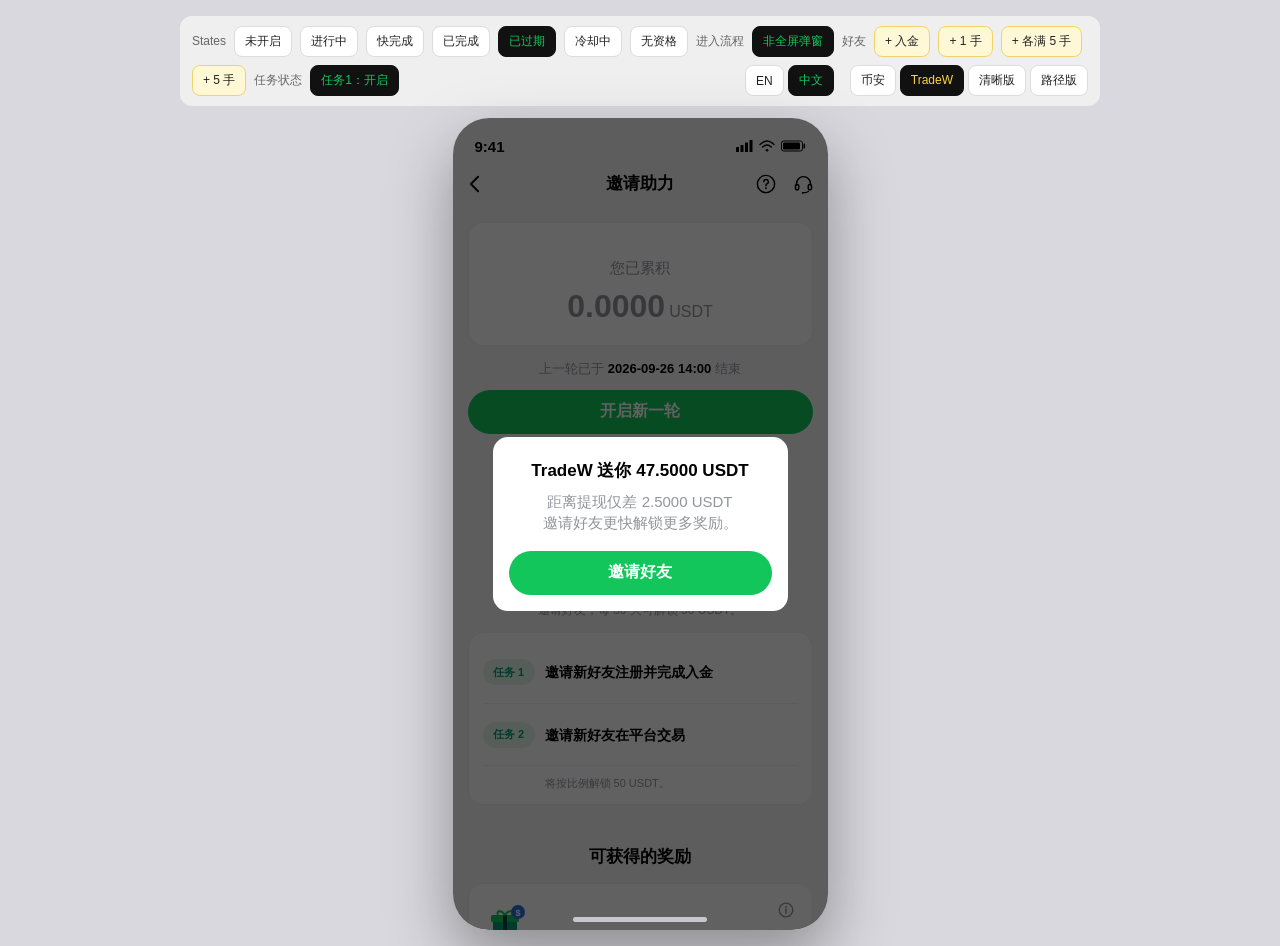
==== tradew.html @ 31042c71 "Add welcome modal reward guidance Co-authored-by: Cursor <cursoragent@cursor.com>" ====
<!DOCTYPE html>
<html lang="zh" data-theme="tradew">
<head>
  <meta charset="UTF-8" />
  <meta name="viewport" content="width=device-width, initial-scale=1, maximum-scale=1, viewport-fit=cover" />
  <title>Invite Boost · TradeW</title>
  <link rel="stylesheet" href="css/tradew.css?v=9" />
  <link rel="stylesheet" href="css/versions.css?v=3" />
</head>
<body>
  <div class="app-page">
    <aside class="proto-bar" aria-label="Prototype controls">
      <span>States</span>
      <button type="button" data-scene="idle">未开启</button>
      <button type="button" data-scene="active">进行中</button>
      <button type="button" data-scene="near">快完成</button>
      <button type="button" data-scene="done">已完成</button>
      <button type="button" data-scene="expired" class="is-on">已过期</button>
      <button type="button" data-scene="cooldown">冷却中</button>
      <button type="button" data-scene="blocked">无资格</button>
      <span>进入流程</span>
      <button type="button" data-toggle-entry-flow class="is-on">非全屏弹窗</button>
      <span>好友</span>
      <button type="button" data-sim="deposit">+ 入金</button>
      <button type="button" data-sim="lot">+ 1 手</button>
      <button type="button" data-sim="crew">+ 多人满手</button>
      <button type="button" data-sim="big">+ 5 手</button>
      <span>任务状态</span>
      <button type="button" data-toggle-deposit class="is-on">任务1：开启</button>
      <span role="group" aria-label="Language">
        <button type="button" data-lang="en">EN</button>
        <button type="button" data-lang="zh" class="is-on">中文</button>
      </span>
      <nav class="version-bar" aria-label="Versions">
        <a href="index.html">币安</a>
        <a href="tradew.html" class="is-on">TradeW</a>
        <a href="v3.html">清晰版</a>
        <a href="attempt.html">路径版</a>
      </nav>
    </aside>

    <div class="device" id="device">
      <div class="status-bar">
        <span>9:41</span>
        <span class="icons" aria-hidden="true">
          <svg width="17" height="12" viewBox="0 0 17 12" fill="#000"><rect x="0" y="7" width="3" height="5" rx="0.5"/><rect x="4.5" y="5" width="3" height="7" rx="0.5"/><rect x="9" y="2.5" width="3" height="9.5" rx="0.5"/><rect x="13.5" y="0" width="3" height="12" rx="0.5"/></svg>
          <svg width="16" height="12" viewBox="0 0 16 12" fill="none"><path d="M1 4.5C3.8 2 6.9 1 8 1s4.2 1 7 3.5" stroke="#000" stroke-width="1.4" stroke-linecap="round"/><path d="M3.6 7C5.3 5.6 6.8 5 8 5s2.7.6 4.4 2" stroke="#000" stroke-width="1.4" stroke-linecap="round"/><circle cx="8" cy="10.2" r="1.3" fill="#000"/></svg>
          <svg width="25" height="12" viewBox="0 0 25 12"><rect x="0.5" y="1" width="21" height="10" rx="2.2" stroke="#000" fill="none"/><rect x="2" y="2.5" width="17" height="7" rx="1.2" fill="#000"/><rect x="22.5" y="3.5" width="1.6" height="5" rx="0.6" fill="#000"/></svg>
        </span>
      </div>

      <header class="nav">
        <button type="button" class="icon-btn" data-toast="back" aria-label="Back">
          <svg width="11" height="18" viewBox="0 0 12 20" fill="none"><path d="M10 2 2 10l8 8" stroke="#000" stroke-width="2.2" stroke-linecap="round" stroke-linejoin="round"/></svg>
        </button>
        <h1 class="nav-title" data-i18n="title">邀请助力</h1>
        <div class="nav-right">
          <button type="button" class="icon-btn" data-open="rules" aria-label="Rules">
            <svg width="20" height="20" viewBox="0 0 22 22" fill="none"><circle cx="11" cy="11" r="9.5" stroke="#000" stroke-width="1.6"/><path d="M8.6 8.6a2.5 2.5 0 1 1 3.4 2.3c-.6.3-1 .8-1 1.5v.6" stroke="#000" stroke-width="1.6" stroke-linecap="round"/><circle cx="11" cy="15.6" r="1" fill="#000"/></svg>
          </button>
          <button type="button" class="icon-btn" data-toast="service" aria-label="客服">
            <svg width="21" height="21" viewBox="0 0 24 24" fill="none"><path d="M4 13v-2a8 8 0 0 1 16 0v2" stroke="#000" stroke-width="1.7" stroke-linecap="round"/><rect x="2.8" y="12" width="3.8" height="6.2" rx="1.8" stroke="#000" stroke-width="1.7"/><rect x="17.4" y="12" width="3.8" height="6.2" rx="1.8" stroke="#000" stroke-width="1.7"/><path d="M17.5 20c-1.4 1-3.2 1.5-5.5 1.5" stroke="#000" stroke-width="1.7" stroke-linecap="round"/><circle cx="11" cy="21.5" r="1" fill="#000"/></svg>
          </button>
        </div>
      </header>

      <main class="screen" id="screen">
        <div class="ticker" id="ticker" aria-live="polite">
          <span class="ticker-bell" aria-hidden="true">
            <svg width="14" height="14" viewBox="0 0 16 16" fill="none"><path d="M8 1.8a4.2 4.2 0 0 0-4.2 4.2v2.6L2.5 11h11l-1.3-2.4V6A4.2 4.2 0 0 0 8 1.8Z" fill="#fff"/><path d="M6.3 12.6a1.8 1.8 0 0 0 3.4 0" stroke="#fff" stroke-width="1.4" stroke-linecap="round"/></svg>
          </span>
          <p id="ticker-text"></p>
        </div>

        <section class="hero-card" id="hero"></section>
        <p class="round-time" id="round-time"></p>

        <button type="button" class="cta" id="cta-main"></button>
        <p class="cta-note" id="cta-note" hidden></p>

        <nav class="quick" id="quick"></nav>

        <section class="block">
          <h2 class="block-title" data-i18n="tasksTitle">邀请任务</h2>
          <p class="block-sub" id="tasks-sub"></p>
          <div class="task-track" id="task-track"></div>
          <div class="dots" id="task-dots"></div>
        </section>

        <section class="block">
          <h2 class="block-title" data-i18n="rewardTitle">可获得的奖励</h2>
          <article class="reward-card" id="reward-card"></article>
        </section>

        <button type="button" class="rules-link" data-open="rules" data-i18n="rulesLink">活动规则</button>
        <div class="screen-pad"></div>
      </main>

      <div class="dock" id="dock">
        <button type="button" class="cta" id="cta-dock"></button>
      </div>

      <div class="home-bar" aria-hidden="true"></div>
      <div class="toast" id="toast"></div>
      <div class="overlay" id="overlay"></div>

      <div class="comeback" id="comeback" hidden>
        <div class="comeback-coins" aria-hidden="true">
          <i class="coin c1"></i><i class="coin c2"></i><i class="coin c3"></i><i class="coin c4"></i><i class="shard s1"></i><i class="shard s2"></i>
        </div>
        <div class="comeback-copy">
          <p class="comeback-kicker" id="comeback-kicker"></p>
          <p class="comeback-amount" id="comeback-amount"></p>
          <p class="comeback-miss" id="comeback-miss"></p>
          <p class="comeback-gap" id="comeback-gap"></p>
          <button type="button" class="cta" id="comeback-cta"></button>
          <span class="comeback-hand" hidden aria-hidden="true"><img src="img/hand.png?v=19" alt="" width="40" height="46" /></span>
        </div>
      </div>

      <div class="coach" id="coach" hidden>
        <button type="button" class="coach-scrim" id="coach-scrim" aria-label="Close"></button>
        <div class="coach-pop" id="coach-pop">
          <p class="coach-gap" id="coach-gap"></p>
          <p class="coach-hint" id="coach-hint"></p>
        </div>
        <button type="button" class="cta coach-btn" id="coach-btn"></button>
        <span class="coach-hand" aria-hidden="true">
          <img src="img/hand.png?v=19" alt="" width="40" height="46" />
        </span>
      </div>

      <div class="poster" id="poster" aria-hidden="true"></div>

      <aside class="sheet" id="sheet-share" role="dialog" aria-modal="true" aria-labelledby="share-title">
        <div class="sheet-grip"></div>
        <div class="sheet-head">
          <h2 id="share-title" data-i18n="shareTitle">分享</h2>
          <button type="button" class="icon-btn" data-close aria-label="Close">
            <svg width="12" height="12" viewBox="0 0 12 12" fill="none"><path d="M2 2l8 8M10 2 2 10" stroke="#000" stroke-width="1.8" stroke-linecap="round"/></svg>
          </button>
        </div>
        <div class="sheet-body" id="share-body"></div>
      </aside>

      <aside class="sheet tall" id="sheet-my" role="dialog" aria-modal="true" aria-label="My progress">
        <div class="sheet-head tabs-head">
          <div class="tabs" id="my-tabs" role="tablist"></div>
          <button type="button" class="icon-btn" data-close aria-label="Close">
            <svg width="12" height="12" viewBox="0 0 12 12" fill="none"><path d="M2 2l8 8M10 2 2 10" stroke="#000" stroke-width="1.8" stroke-linecap="round"/></svg>
          </button>
        </div>
        <div class="sheet-body" id="my-body"></div>
        <div class="sheet-foot">
          <button type="button" class="cta" data-open="share" data-i18n="invite">邀请好友</button>
        </div>
      </aside>

      <aside class="sheet tall" id="sheet-rules" role="dialog" aria-modal="true" aria-labelledby="rules-title">
        <div class="sheet-head">
          <h2 id="rules-title" data-i18n="rulesTitle">规则</h2>
          <button type="button" class="icon-btn" data-close aria-label="Close">
            <svg width="12" height="12" viewBox="0 0 12 12" fill="none"><path d="M2 2l8 8M10 2 2 10" stroke="#000" stroke-width="1.8" stroke-linecap="round"/></svg>
          </button>
        </div>
        <div class="sheet-body rules" id="rules-body"></div>
      </aside>

      <div class="dialog" id="dialog" role="alertdialog" aria-modal="true">
        <p class="dialog-title" id="dialog-title"></p>
        <p class="dialog-text" id="dialog-text"></p>
        <div class="dialog-actions" id="dialog-actions"></div>
      </div>
    </div>
  </div>
  <script src="js/config.js?v=23"></script>
  <script src="js/app.js?v=65"></script>
</body>
</html>
---- css/tradew.css ----
:root {
  --brand: #12c65b;
  --brand-deep: #009b74;
  --brand-ink: #ffffff;
  --bg: #f6f6f7;
  --card: #ffffff;
  --card-2: #ffffff;
  --line: #efeff0;
  --text: #000000;
  --muted: #93959c;
  --dim: #c6c8cb;
  --up: #12c65b;
  --down: #f15044;
  --page: #d8d8de;
  --tab: #7c8790;
  --num: "DIN Pro", "DIN Alternate", "Avenir Next", sans-serif;
  --device-w: 375px;
  --device-h: 812px;
}

*,
*::before,
*::after {
  box-sizing: border-box;
  margin: 0;
  padding: 0;
}

html,
body {
  height: 100%;
}

body {
  font-family: "PingFang SC", -apple-system, BlinkMacSystemFont, "Helvetica Neue", sans-serif;
  line-height: 1.4;
  background: var(--page);
  color: var(--text);
  -webkit-font-smoothing: antialiased;
}

button {
  font-family: inherit;
  border: 0;
  background: none;
  color: inherit;
  cursor: pointer;
  appearance: none;
}

button:focus-visible {
  outline: 2px solid var(--brand);
  outline-offset: 2px;
}

button:disabled {
  cursor: not-allowed;
}

.app-page {
  min-height: 100%;
  display: flex;
  flex-direction: column;
  align-items: center;
  justify-content: center;
  padding: 16px;
  gap: 12px;
}

.proto-bar {
  width: min(920px, 100%);
  display: flex;
  flex-wrap: wrap;
  align-items: center;
  gap: 8px;
  padding: 10px 12px;
  background: #efefef;
  border-radius: 12px;
  color: #222;
  font-size: 12px;
}

.proto-bar span {
  color: #666;
}

.proto-bar button {
  padding: 6px 10px;
  border-radius: 8px;
  background: #fff;
  color: #222;
  font-size: 12px;
  border: 1px solid #ddd;
}

.proto-bar button.is-on {
  background: #111;
  color: var(--brand);
  border-color: #111;
}

.proto-bar button[data-sim] {
  background: #fff8d6;
  border-color: #f0d36a;
}

.proto-bar [role="group"] {
  margin-left: auto;
  display: flex;
  gap: 4px;
}

.device {
  width: var(--device-w);
  height: var(--device-h);
  border-radius: 36px;
  overflow: hidden;
  position: relative;
  display: flex;
  flex-direction: column;
  background: var(--bg);
  box-shadow: 0 28px 64px rgba(0, 0, 0, 0.35);
}

.status-bar {
  height: 44px;
  padding: 12px 22px 0;
  display: flex;
  align-items: center;
  justify-content: space-between;
  font-size: 15px;
  font-weight: 600;
  flex-shrink: 0;
}

.status-bar .icons {
  display: flex;
  align-items: center;
  gap: 6px;
}

.nav {
  height: 44px;
  padding: 0 6px 0 4px;
  display: flex;
  align-items: center;
  justify-content: space-between;
  position: relative;
  flex-shrink: 0;
}

.nav-title {
  position: absolute;
  left: 0;
  right: 0;
  text-align: center;
  font-size: 17px;
  font-weight: 600;
  pointer-events: none;
}

.icon-btn {
  width: 36px;
  height: 36px;
  display: grid;
  place-items: center;
  border-radius: 50%;
  position: relative;
  z-index: 1;
}

.nav-right {
  display: flex;
  gap: 2px;
}

.screen {
  position: relative;
  flex: 1;
  min-height: 0;
  overflow-y: auto;
  padding: 0 16px;
  scrollbar-width: none;
}

.screen::-webkit-scrollbar {
  display: none;
}

.screen-pad {
  height: 96px;
}

/* ticker floats over the page so a drop does not push the layout down */
.ticker {
  position: absolute;
  top: 8px;
  left: 16px;
  right: 16px;
  z-index: 4;
  height: 34px;
  padding: 0 12px 0 6px;
  display: flex;
  align-items: center;
  gap: 8px;
  border-radius: 10px;
  background: linear-gradient(90deg, #3a3312 0%, #2a2610 100%);
  border: 1px solid rgba(252, 213, 53, 0.25);
  opacity: 0;
  transform: translateY(-130%);
  pointer-events: none;
}

.ticker.is-down {
  opacity: 1;
  transform: none;
  pointer-events: auto;
}

@media (prefers-reduced-motion: no-preference) {
  .ticker {
    transition:
      opacity 0.32s ease,
      transform 0.42s cubic-bezier(0.16, 0.84, 0.28, 1);
  }
}

.ticker-bell {
  width: 24px;
  height: 24px;
  border-radius: 7px;
  display: grid;
  place-items: center;
  background: var(--brand);
  flex-shrink: 0;
  transform-origin: 50% 15%;
}

.ticker-bell.shake {
  animation: bell-shake 0.72s ease;
}

@keyframes bell-shake {
  0% { transform: rotate(0); }
  14% { transform: rotate(18deg); }
  28% { transform: rotate(-16deg); }
  42% { transform: rotate(12deg); }
  56% { transform: rotate(-7deg); }
  72% { transform: rotate(3deg); }
  100% { transform: rotate(0); }
}

.ticker p {
  flex: 1;
  text-align: center;
  font-size: 12px;
  color: var(--text);
  white-space: nowrap;
  overflow: hidden;
  text-overflow: ellipsis;
  transition: opacity 0.25s ease, transform 0.25s ease;
}

.ticker p.swap {
  opacity: 0;
  transform: translateY(-8px);
}

.ticker b {
  color: var(--brand);
  font-weight: 600;
}

/* hero */
.hero-card {
  position: relative;
  margin-top: 52px;
  padding: 20px 16px 18px;
  border-radius: 16px;
  text-align: center;
  background: transparent;
  border: 0;
  overflow: hidden;
  isolation: isolate;
}

.hero-card::before {
  content: "";
  position: absolute;
  inset: -60%;
  background: conic-gradient(
    from 0deg,
    rgba(252, 213, 53, 0.28) 0deg,
    rgba(252, 213, 53, 0.28) 280deg,
    #fff6c8 318deg,
    #fcd535 334deg,
    rgba(252, 213, 53, 0.28) 360deg
  );
  z-index: 0;
}

.hero-card::after {
  content: "";
  position: absolute;
  inset: 1.5px;
  border-radius: 14.5px;
  background:
    radial-gradient(120% 90% at 50% 0%, rgba(252, 213, 53, 0.12) 0%, rgba(252, 213, 53, 0) 60%),
    var(--card);
  z-index: 0;
}

.hero-card > * {
  position: relative;
  z-index: 1;
}

@media (prefers-reduced-motion: no-preference) {
  .hero-card::before {
    animation: border-flow 7s linear infinite;
  }
}

@keyframes border-flow {
  to {
    transform: rotate(360deg);
  }
}

.hero-kicker {
  font-size: 13px;
  color: #fff;
}

.hero-amount {
  margin-top: 6px;
  font-size: 34px;
  font-weight: 800;
  letter-spacing: -0.5px;
  color: var(--brand);
  font-variant-numeric: tabular-nums;
}

.hero-amount small {
  font-size: 20px;
  font-weight: 700;
  margin-left: 4px;
}

.hero-detail:not(:disabled) {
  cursor: pointer;
}

.hero-detail:not(:disabled)::after {
  content: "›";
  margin-left: 6px;
  color: var(--muted);
  font-size: 18px;
  font-weight: 500;
}

.hero-card.is-muted .hero-amount {
  color: var(--dim);
}

.hero-gap {
  margin-top: 8px;
  font-size: 13px;
  color: #fff;
}

.hero-gap b {
  color: #fff;
  font-weight: 600;
}

.hero-gap .link {
  margin-left: 4px;
  color: #fff;
  text-decoration: underline;
  font-size: 13px;
}

.hero-gap .link:disabled {
  color: var(--dim);
}

.bar {
  position: relative;
  margin-top: 16px;
  height: 8px;
  border-radius: 8px;
  background: #2b3139;
  overflow: hidden;
}

.bar i {
  position: absolute;
  top: 0;
  bottom: 0;
  left: 0;
  width: var(--w, 0%);
  border-radius: 8px;
}

.bar::after {
  content: "";
  position: absolute;
  top: 0;
  bottom: 0;
  left: 0;
  width: 28%;
  background: linear-gradient(90deg, transparent, rgba(255, 255, 255, 0.35), transparent);
  transform: translateX(-140%);
  pointer-events: none;
}

@media (prefers-reduced-motion: no-preference) {
  .bar i {
    width: 0;
  }

  .bar.is-run i {
    animation: bar-sprint 1.05s cubic-bezier(0.05, 0.78, 0.16, 1) forwards;
  }

  .bar.is-run::after {
    animation: bar-sheen 3.6s ease-in-out infinite;
  }
}

.bar .bar-bonus {
  background: #c49212;
}

.bar .bar-earn {
  background: linear-gradient(90deg, #f0b90b, #fcd535);
}

.bar-legend {
  margin-top: 8px;
  display: flex;
  justify-content: space-between;
  font-size: 11px;
  color: var(--muted);
}

.bar-legend span {
  display: inline-flex;
  align-items: center;
  gap: 5px;
}

.bar-legend em {
  width: 8px;
  height: 8px;
  border-radius: 2px;
  display: inline-block;
}

.bar-legend .k-bonus {
  background: #c49212;
}

.bar-legend .k-earn {
  background: var(--brand);
}

.hero-badge {
  display: inline-block;
  margin-top: 10px;
  padding: 3px 8px;
  border-radius: 6px;
  font-size: 12px;
  background: rgba(246, 70, 93, 0.14);
  color: var(--down);
}

.hero-badge.ok {
  background: rgba(46, 189, 133, 0.14);
  color: var(--up);
}

.hero-card.bump .hero-amount {
  animation: bump 0.5s ease;
}

@keyframes bump {
  40% {
    transform: scale(1.08);
  }
}

@keyframes bar-sprint {
  0% {
    width: 0;
  }
  100% {
    width: var(--w);
  }
}

@keyframes bar-sheen {
  from {
    transform: translateX(-140%);
  }
  to {
    transform: translateX(380%);
  }
}

.round-time {
  margin: 14px 0 12px;
  text-align: center;
  font-size: 13px;
  color: var(--muted);
}

.round-time b {
  color: var(--text);
  font-weight: 600;
  font-variant-numeric: tabular-nums;
}

/* cta */
.cta {
  width: 100%;
  height: 46px;
  border-radius: 10px;
  background: var(--brand);
  color: var(--brand-ink);
  font-size: 16px;
  font-weight: 700;
}

.cta:active {
  background: var(--brand-deep);
}

.cta:disabled {
  background: #2b3139;
  color: var(--dim);
}

.cta-note {
  margin-top: 8px;
  font-size: 12px;
  line-height: 1.5;
  color: var(--muted);
  text-align: center;
}

.dock {
  position: absolute;
  left: 0;
  right: 0;
  bottom: 0;
  padding: 10px 16px 26px;
  background: linear-gradient(180deg, rgba(11, 14, 17, 0) 0%, var(--bg) 30%);
  z-index: 3;
  transform: translateY(100%);
  transition: transform 0.22s ease;
}

.dock.on {
  transform: translateY(0);
}

.device.entry-locked .nav,
.device.entry-locked .screen,
.device.entry-locked .dock {
  pointer-events: none;
}

/* quick entries */
.quick {
  margin-top: 18px;
  display: grid;
  grid-template-columns: repeat(3, 1fr);
  gap: 8px;
}

.quick button {
  display: flex;
  flex-direction: column;
  align-items: center;
  gap: 6px;
  font-size: 11px;
  color: var(--muted);
}

.quick .q-ico {
  width: 46px;
  height: 46px;
  border-radius: 12px;
  display: grid;
  place-items: center;
  background: var(--card);
  border: 1px solid var(--line);
  position: relative;
}

.quick .q-dot {
  position: absolute;
  top: -5px;
  right: -7px;
  min-width: 18px;
  height: 18px;
  padding: 0 5px;
  border-radius: 9px;
  background: var(--brand);
  color: var(--brand-ink);
  font-size: 11px;
  font-weight: 700;
  line-height: 18px;
}

/* blocks */
.block {
  margin-top: 30px;
}

.block-title {
  text-align: center;
  font-size: 19px;
  font-weight: 700;
}

.block-sub {
  margin-top: 4px;
  text-align: center;
  font-size: 12px;
  color: var(--muted);
}

.task-track {
  margin: 14px -16px 0;
  padding: 0 16px;
  display: flex;
  gap: 10px;
  overflow-x: auto;
  scroll-snap-type: x mandatory;
  scrollbar-width: none;
}

.task-track::-webkit-scrollbar {
  display: none;
}

.task-track.is-task-list {
  display: block;
  margin-left: 0;
  margin-right: 0;
  padding: 0;
  overflow: visible;
}

.task-list-card {
  position: relative;
  overflow: hidden;
  border: 1px solid var(--line);
  border-radius: 15px;
  background: var(--card);
  padding: 8px 14px;
}

.task-list-row {
  display: grid;
  grid-template-columns: 52px minmax(0, 1fr);
  align-items: center;
  gap: 10px;
  min-height: 62px;
}

.task-list-row + .task-list-row {
  border-top: 1px solid var(--line);
}

.task-list-index {
  display: inline-flex;
  align-items: center;
  justify-content: center;
  height: 26px;
  border-radius: 13px;
  background: rgba(18, 198, 91, 0.1);
  color: var(--brand-deep);
  font-size: 11px;
  font-weight: 700;
}

.task-list-row h3 {
  font-size: 14px;
  font-weight: 700;
  line-height: 1.45;
}

.task-list-note {
  padding: 10px 0 4px 62px;
  border-top: 1px solid var(--line);
  color: var(--muted);
  font-size: 11px;
  line-height: 1.4;
}

.task-list-card .task-info-btn {
  top: 16px;
  right: 14px;
}

.task-card {
  flex: 0 0 100%;
  scroll-snap-align: center;
  padding: 14px 14px 12px;
  border-radius: 14px;
  background: var(--card);
  border: 1px solid var(--line);
  display: flex;
  flex-direction: column;
}

.task-card-simple {
  position: relative;
  min-height: 70px;
  padding: 22px 52px 22px 16px;
  justify-content: center;
}

.task-card-simple .task-title {
  margin-top: 0;
  line-height: 1.5;
}

.task-info-btn {
  position: absolute;
  top: 14px;
  right: 14px;
  width: 22px;
  height: 22px;
  border: 1.5px solid var(--brand);
  border-radius: 50%;
  color: var(--brand);
  font-size: 14px;
  font-weight: 800;
  line-height: 19px;
  text-align: center;
}

.task-card.is-done {
  border-color: rgba(252, 213, 53, 0.45);
}

.task-head {
  display: flex;
  align-items: flex-start;
  justify-content: space-between;
}

.task-ico {
  width: 40px;
  height: 40px;
  border-radius: 50%;
  display: grid;
  place-items: center;
  border: 1.5px solid #c6ccd4;
  position: relative;
}

.task-ico::after {
  content: "+";
  position: absolute;
  right: -4px;
  bottom: -4px;
  width: 16px;
  height: 16px;
  border-radius: 50%;
  background: var(--brand);
  color: var(--brand-ink);
  font-size: 13px;
  font-weight: 800;
  line-height: 16px;
  text-align: center;
}

.task-state {
  font-size: 12px;
  color: var(--muted);
}

.task-state.ok {
  color: var(--brand);
}

.task-title {
  margin-top: 8px;
  font-size: 15px;
  font-weight: 700;
  line-height: 1.35;
}

.task-tag {
  align-self: flex-start;
  margin-top: 6px;
  padding: 2px 6px;
  border-radius: 4px;
  background: rgba(252, 213, 53, 0.16);
  color: var(--brand);
  font-size: 11px;
}

.task-list {
  margin: 8px 0 0 16px;
  font-size: 13px;
  line-height: 1.45;
  color: var(--muted);
}

.task-list li + li {
  margin-top: 4px;
}

.task-meters {
  margin-top: 10px;
  margin-bottom: 12px;
}

.task-meter + .task-meter {
  margin-top: 8px;
}

.task-prog {
  display: flex;
  justify-content: space-between;
  align-items: baseline;
  gap: 8px;
  font-size: 12px;
  color: var(--muted);
}

.task-prog b {
  font-size: 14px;
  color: var(--text);
  font-variant-numeric: tabular-nums;
}

.task-prog b em {
  font-style: normal;
  color: var(--brand);
}

.task-bar {
  margin-top: 6px;
  height: 4px;
  border-radius: 4px;
  background: #2b3139;
  overflow: hidden;
}

.task-bar i {
  display: block;
  height: 100%;
  background: var(--brand);
  transition: width 0.5s ease;
}

.task-card .cta {
  margin-top: auto;
  height: 36px;
  font-size: 14px;
  border-radius: 8px;
}

.dots {
  margin-top: 10px;
  display: flex;
  justify-content: center;
  gap: 4px;
}

.dots i {
  width: 5px;
  height: 5px;
  border-radius: 3px;
  background: var(--line);
  transition: width 0.2s ease, background 0.2s ease;
}

.dots i.on {
  width: 14px;
  background: var(--muted);
}

.reward-card {
  margin-top: 14px;
  padding: 16px;
  border-radius: 14px;
  background: var(--card);
  border: 1px solid var(--line);
  position: relative;
}

.reward-card .info {
  position: absolute;
  top: 8px;
  right: 8px;
}

.reward-gift {
  width: 44px;
  height: 44px;
}

.reward-title {
  margin-top: 10px;
  font-size: 15px;
  font-weight: 700;
  display: flex;
  align-items: center;
  gap: 8px;
}

.reward-title span {
  padding: 2px 6px;
  border-radius: 4px;
  background: rgba(252, 213, 53, 0.16);
  color: var(--brand);
  font-size: 11px;
  font-weight: 600;
}

.rules-link {
  display: block;
  margin: 20px auto 0;
  font-size: 13px;
  color: var(--muted);
  text-decoration: underline;
}

/* overlay + sheets */
.home-bar {
  position: absolute;
  left: 50%;
  bottom: 8px;
  width: 134px;
  height: 5px;
  margin-left: -67px;
  background: #eaecef;
  border-radius: 100px;
  z-index: 9;
  pointer-events: none;
}

.toast {
  position: absolute;
  left: 50%;
  top: 110px;
  transform: translateX(-50%) translateY(-8px);
  max-width: 300px;
  background: rgba(43, 49, 57, 0.96);
  padding: 10px 14px;
  border-radius: 10px;
  font-size: 13px;
  line-height: 1.4;
  text-align: center;
  opacity: 0;
  pointer-events: none;
  transition: 0.2s ease;
  z-index: 12;
}

.toast.on {
  opacity: 1;
  transform: translateX(-50%) translateY(0);
}

.overlay {
  position: absolute;
  inset: 0;
  background: rgba(0, 0, 0, 0.62);
  opacity: 0;
  pointer-events: none;
  z-index: 5;
  transition: opacity 0.2s ease;
}

.overlay.on {
  opacity: 1;
  pointer-events: auto;
}

.sheet {
  position: absolute;
  left: 0;
  right: 0;
  bottom: 0;
  max-height: 72%;
  background: var(--card-2);
  border-radius: 16px 16px 0 0;
  z-index: 6;
  transform: translateY(105%);
  transition: transform 0.28s ease;
  display: flex;
  flex-direction: column;
}

.sheet.tall {
  height: 88%;
  max-height: none;
}

.sheet.on {
  transform: translateY(0);
}

.sheet-grip {
  width: 36px;
  height: 4px;
  margin: 8px auto 0;
  border-radius: 2px;
  background: var(--line);
}

.sheet-head {
  display: flex;
  align-items: center;
  justify-content: space-between;
  padding: 12px 6px 6px 16px;
}

.sheet-head h2 {
  font-size: 16px;
  font-weight: 700;
}

.sheet-body {
  flex: 1;
  min-height: 0;
  overflow-y: auto;
  overflow-anchor: none;
  padding: 6px 16px 20px;
}

.sheet-foot {
  padding: 10px 16px 28px;
}

.tabs {
  display: flex;
  gap: 18px;
}

.tabs button {
  font-size: 14px;
  color: var(--muted);
  padding: 6px 0;
  position: relative;
}

.tabs button.on {
  color: var(--text);
  font-weight: 700;
}

.tabs button.on::after {
  content: "";
  position: absolute;
  left: 50%;
  bottom: 0;
  width: 16px;
  height: 3px;
  margin-left: -8px;
  border-radius: 2px;
  background: var(--brand);
}

.notice {
  display: flex;
  gap: 8px;
  padding: 10px 12px;
  border-radius: 8px;
  background: rgba(252, 213, 53, 0.1);
  color: #fff;
  font-size: 12px;
  line-height: 1.5;
}

.notice::before {
  content: "!";
  flex-shrink: 0;
  width: 14px;
  height: 14px;
  margin-top: 2px;
  border-radius: 50%;
  border: 1px solid currentColor;
  font-size: 10px;
  font-weight: 700;
  line-height: 12px;
  text-align: center;
}

.notice-rotator-wrap {
  margin-bottom: 12px;
  overflow-anchor: none;
}

.notice.rotator {
  align-items: flex-start;
  height: 56px;
  overflow: hidden;
  overflow-anchor: none;
  color: #fff;
}

.notice.rotator .notice-viewport {
  position: relative;
  flex: 1;
  height: 36px;
  overflow: hidden;
}

.notice.rotator .notice-line {
  position: absolute;
  left: 0;
  right: 0;
  top: 0;
  color: #fff;
  opacity: 0;
  visibility: hidden;
  pointer-events: none;
}

.notice.rotator .notice-line.is-on {
  opacity: 1;
  visibility: visible;
}

.notice-dots {
  display: flex;
  justify-content: center;
  gap: 6px;
  margin-top: 8px;
}

.notice-dots i {
  width: 12px;
  height: 3px;
  border-radius: 1px;
  background: rgba(255, 255, 255, 0.35);
}

.notice-dots i.on {
  background: #fff;
}

.period {
  margin-bottom: 10px;
  padding: 10px 12px;
  border-radius: 8px;
  background: var(--bg);
  font-size: 13px;
  font-variant-numeric: tabular-nums;
}

.period-select {
  display: block;
  margin-bottom: 12px;
  font-size: 12px;
  color: var(--muted);
}

.period-select select {
  width: 100%;
  margin-top: 6px;
  padding: 11px 34px 11px 12px;
  border: 1px solid var(--line);
  border-radius: 10px;
  background: var(--card);
  color: var(--text);
  font: 12px var(--num);
}

.stat-box {
  margin-bottom: 10px;
  padding: 14px;
  border-radius: 10px;
  background: var(--card);
  text-align: center;
}

.stat-box span {
  font-size: 12px;
  color: var(--muted);
}

.stat-box b {
  display: block;
  margin-top: 6px;
  font-size: 22px;
  color: var(--brand);
  font-variant-numeric: tabular-nums;
}

.hint {
  margin: 10px 0;
  font-size: 12px;
  color: var(--muted);
  line-height: 1.5;
}

.rec {
  padding: 14px 0;
  border-bottom: 1px solid var(--line);
  font-size: 12px;
}

.rec-row {
  display: flex;
  justify-content: space-between;
  line-height: 1.9;
  color: var(--muted);
}

.rec-row b {
  font-weight: 500;
  color: var(--text);
}

.rec-row .up {
  color: var(--up);
  font-variant-numeric: tabular-nums;
}

.rec-row:first-child b:first-child {
  font-weight: 600;
}

.friend {
  display: flex;
  align-items: center;
  gap: 10px;
  padding: 12px 0;
  border-bottom: 1px solid var(--line);
}

.avatar {
  width: 34px;
  height: 34px;
  border-radius: 50%;
  display: grid;
  place-items: center;
  background: #2b3139;
  color: var(--brand);
  font-size: 13px;
  font-weight: 700;
  flex-shrink: 0;
}

.friend-main {
  flex: 1;
  min-width: 0;
}

.friend-name {
  font-size: 13px;
  font-weight: 600;
}

.friend-date {
  margin-top: 2px;
  font-size: 11px;
  color: var(--muted);
}

.chips {
  margin-top: 6px;
  display: flex;
  flex-wrap: wrap;
  gap: 4px;
}

.chips span {
  padding: 1px 6px;
  border-radius: 4px;
  font-size: 11px;
  background: #2b3139;
  color: var(--dim);
}

.chips span.ok {
  background: rgba(252, 213, 53, 0.14);
  color: var(--brand);
}

.boost-count {
  text-align: right;
  font-size: 11px;
  color: var(--muted);
}

.boost-count b {
  display: block;
  font-size: 15px;
  color: var(--text);
  font-variant-numeric: tabular-nums;
}

.empty {
  padding: 50px 0 20px;
  text-align: center;
  font-size: 13px;
  color: var(--muted);
}

.empty svg {
  display: block;
  margin: 0 auto 12px;
}

.empty .cta {
  width: auto;
  height: 32px;
  margin-top: 14px;
  padding: 0 16px;
  font-size: 13px;
  border-radius: 6px;
}

/* share */
.share-field {
  display: flex;
  align-items: center;
  justify-content: space-between;
  gap: 12px;
  margin-bottom: 10px;
  padding: 12px;
  border-radius: 8px;
  background: var(--bg);
  font-size: 13px;
}

.share-field span {
  color: var(--muted);
  flex-shrink: 0;
}

.share-field button {
  display: flex;
  align-items: center;
  gap: 6px;
  min-width: 0;
  font-size: 13px;
}

.share-field button em {
  font-style: normal;
  overflow: hidden;
  text-overflow: ellipsis;
  white-space: nowrap;
}

.channels {
  margin: 14px 0 18px;
  padding: 0;
  display: flex;
  justify-content: space-between;
  gap: 8px;
  overflow: hidden;
}

.channels::-webkit-scrollbar {
  display: none;
}

.channels button {
  flex: 0 0 auto;
  width: 54px;
  display: flex;
  flex-direction: column;
  align-items: center;
  gap: 6px;
  font-size: 11px;
  color: var(--muted);
}

.channels i {
  width: 44px;
  height: 44px;
  border-radius: 50%;
  display: grid;
  place-items: center;
  background: #2b3139;
  overflow: hidden;
}

.channels i svg {
  width: 24px;
  height: 24px;
}

.channels i.ch-fb {
  background: #1877f2;
}

.channels i.ch-wa svg,
.channels i.ch-tg svg {
  width: 44px;
  height: 44px;
}

.poster {
  position: absolute;
  left: 22px;
  right: 22px;
  top: auto;
  bottom: 320px;
  z-index: 6;
  padding: 18px 16px 14px;
  border-radius: 14px;
  background:
    radial-gradient(90% 60% at 50% 70%, rgba(252, 213, 53, 0.1), rgba(252, 213, 53, 0) 70%),
    #1b1d22;
  border: 1px solid #2b3139;
  opacity: 0;
  transform: translateY(-12px) scale(0.96);
  pointer-events: none;
  transition: 0.28s ease;
}

.poster.on {
  opacity: 1;
  transform: none;
}

.poster h3 {
  font-size: 20px;
  font-weight: 800;
  line-height: 1.35;
}

.poster p {
  margin-top: 6px;
  font-size: 12px;
  color: var(--muted);
}

.poster .tag {
  margin-top: 4px;
  font-size: 12px;
  color: var(--brand-deep);
}

.poster-art {
  height: 156px;
  display: grid;
  place-items: center;
}

.poster-foot {
  display: flex;
  align-items: flex-end;
  justify-content: space-between;
}

.logo {
  display: flex;
  align-items: center;
  gap: 6px;
  font-size: 15px;
  font-weight: 800;
  letter-spacing: 1px;
  color: var(--brand);
}

.logo img {
  width: 26px;
  height: 26px;
  border-radius: 50%;
  display: block;
}

.qr {
  width: 64px;
  height: 64px;
  padding: 3px;
  border-radius: 4px;
  background: #fff;
}

/* rules */
.rules {
  font-size: 13px;
  line-height: 1.75;
  color: #b7bdc6;
}

.rules h4 {
  margin: 14px 0 4px;
  font-size: 13px;
  color: var(--text);
}

.rules h4:first-child {
  margin-top: 0;
}

.rules p + p {
  margin-top: 4px;
}

.rules .num {
  margin-top: 12px;
}

.rules .num b {
  color: var(--text);
}

.rules .note {
  margin-top: 8px;
  color: var(--muted);
}

.rules .foot {
  margin-top: 16px;
  color: var(--muted);
}

/* dialog */
.dialog {
  position: absolute;
  left: 40px;
  right: 40px;
  top: 50%;
  z-index: 8;
  padding: 22px 16px 16px;
  border-radius: 14px;
  background: var(--card-2);
  text-align: center;
  opacity: 0;
  pointer-events: none;
  transform: translateY(-46%) scale(0.95);
  transition: 0.2s ease;
}

.dialog.on {
  opacity: 1;
  pointer-events: auto;
  transform: translateY(-50%);
}

.dialog-title {
  font-size: 16px;
  font-weight: 700;
}

.dialog-title:empty {
  display: none;
}

.dialog-title b {
  color: var(--brand);
  font-weight: 800;
}

.dialog-text {
  margin-top: 8px;
  font-size: 13px;
  line-height: 1.6;
  color: #b7bdc6;
  white-space: pre-line;
}

.info-steps {
  list-style: none;
  display: grid;
  gap: 14px;
  text-align: left;
  white-space: normal;
}

.info-steps li {
  display: grid;
  grid-template-columns: 24px minmax(0, 1fr);
  align-items: start;
  gap: 10px;
}

.info-steps li > span {
  width: 24px;
  height: 24px;
  border-radius: 50%;
  background: rgba(18, 198, 91, 0.12);
  color: var(--brand-deep);
  font: 700 12px/24px var(--num);
  text-align: center;
}

.info-steps p {
  padding-top: 2px;
  color: var(--text);
  line-height: 1.55;
}

.dialog-actions {
  margin-top: 18px;
  display: flex;
  gap: 10px;
}

.dialog-actions .cta {
  height: 38px;
  font-size: 14px;
  border-radius: 8px;
}

.dialog-actions.stack {
  flex-direction: column;
  gap: 8px;
}

.dialog-actions.stack .cta {
  width: 100%;
}

.dialog-actions.stack .later {
  background: #5c6570;
  color: #e6e8ec;
  font-weight: 600;
}

.comeback {
  position: absolute;
  inset: 0;
  z-index: 7;
  display: none;
  align-items: center;
  justify-content: center;
  background: rgba(11, 14, 17, 0.72);
  backdrop-filter: blur(8px);
}

.comeback.on {
  display: flex;
}

.comeback-coins {
  position: absolute;
  inset: 0;
  pointer-events: none;
  overflow: hidden;
}

.coin,
.shard {
  position: absolute;
  display: block;
}

.coin {
  width: 54px;
  height: 54px;
  border-radius: 50%;
  border: 2px solid var(--brand);
  background:
    radial-gradient(circle at 50% 50%, transparent 0 16px, var(--brand) 17px 19px, transparent 20px),
    transparent;
}

.coin::after {
  content: "";
  position: absolute;
  left: 50%;
  top: 50%;
  width: 14px;
  height: 14px;
  transform: translate(-50%, -50%) rotate(45deg);
  background: var(--brand);
  clip-path: polygon(50% 0, 62% 38%, 100% 50%, 62% 62%, 50% 100%, 38% 62%, 0 50%, 38% 38%);
}

.shard {
  width: 22px;
  height: 10px;
  border: 2px solid var(--brand);
  border-radius: 8px;
}

.c1 { top: 78px; right: 28px; --rot: 18deg; --fx: -120px; --fy: 170px; --delay: 0s; }
.c2 { top: 168px; left: 18px; width: 36px; height: 36px; --rot: -24deg; --fx: 130px; --fy: 90px; --delay: 0.06s; }
.c3 { bottom: 148px; right: 22px; width: 64px; height: 64px; --rot: 8deg; --fx: -90px; --fy: -120px; --delay: 0.12s; }
.c4 { bottom: 86px; left: 36px; width: 28px; height: 28px; --rot: 12deg; --fx: 110px; --fy: -150px; --delay: 0.04s; }
.s1 { top: 210px; right: 64px; --rot: -28deg; --fx: -70px; --fy: 40px; --delay: 0.16s; }
.s2 { bottom: 210px; left: 28px; --rot: 20deg; --fx: 90px; --fy: -30px; --delay: 0.1s; }

.coin,
.shard {
  transform: rotate(var(--rot, 0deg));
}

@media (prefers-reduced-motion: no-preference) {
  .comeback.on .coin,
  .comeback.on .shard {
    animation: coin-rush 0.92s cubic-bezier(0.12, 0.8, 0.2, 1) both;
    animation-delay: var(--delay, 0s);
  }

  .comeback.on .comeback-copy {
    animation: copy-in 0.4s ease 0.28s both;
  }
}

.comeback-copy {
  position: relative;
  width: 100%;
  padding: 0 28px;
  text-align: center;
}

.comeback-kicker {
  font-size: 22px;
  font-weight: 700;
}

.comeback-kicker:has(.welcome-logo) {
  display: flex;
  align-items: center;
  justify-content: center;
  gap: 10px;
}

.welcome-logo {
  width: 38px;
  height: 38px;
  flex: 0 0 38px;
}

.welcome-logo svg {
  display: block;
  width: 100%;
  height: 100%;
}

.comeback-amount {
  margin-top: 14px;
  font-size: 42px;
  font-weight: 800;
  line-height: 1;
  color: var(--brand);
  font-variant-numeric: tabular-nums;
}

.comeback-amount small {
  display: block;
  margin-top: 4px;
  font-size: 28px;
  letter-spacing: 1px;
}

.comeback-miss {
  margin-top: 16px;
  font-size: 16px;
  font-weight: 700;
}

.comeback-gap {
  margin-top: 8px;
  font-size: 14px;
  color: var(--muted);
}

.comeback-gap b {
  color: var(--text);
  font-weight: 700;
}

.comeback .cta {
  margin: 28px auto 0;
  width: min(240px, 100%);
}

.comeback-hand {
  position: absolute;
  left: calc(50% + 72px);
  bottom: -18px;
  z-index: 2;
  pointer-events: none;
  animation: hand-tap 1.25s ease-in-out infinite;
}

@keyframes coin-rush {
  0% {
    opacity: 0;
    transform: translate(var(--fx), var(--fy)) scale(0.08) rotate(var(--rot, 0deg));
  }
  58% {
    opacity: 1;
    transform: translate(0, 0) scale(1.34) rotate(var(--rot, 0deg));
  }
  100% {
    opacity: 1;
    transform: translate(0, 0) scale(1) rotate(var(--rot, 0deg));
  }
}

@keyframes copy-in {
  from {
    opacity: 0;
    transform: translateY(12px);
  }
  to {
    opacity: 1;
    transform: none;
  }
}

.coach {
  position: absolute;
  inset: 0;
  z-index: 8;
  display: none;
}

.coach.on {
  display: block;
}

.coach-scrim {
  position: absolute;
  inset: 0;
  border: 0;
  background: rgba(0, 0, 0, 0.45);
}

.coach-pop {
  position: absolute;
  left: 28px;
  right: 28px;
  padding: 16px 14px 14px;
  border-radius: 16px;
  background: rgba(30, 32, 38, 0.94);
  border: 1px solid rgba(252, 213, 53, 0.35);
  text-align: center;
}

@media (prefers-reduced-motion: no-preference) {
  .coach.on .coach-pop {
    animation: pop-halo 1.8s ease-in-out infinite;
  }

  .coach.on .coach-btn {
    animation: btn-halo 1.8s ease-out infinite;
  }
}

.coach-pop::after {
  content: "";
  position: absolute;
  left: 50%;
  bottom: -7px;
  width: 14px;
  height: 14px;
  transform: translateX(-50%) rotate(45deg);
  background: rgba(30, 32, 38, 0.94);
  border-right: 1px solid rgba(252, 213, 53, 0.35);
  border-bottom: 1px solid rgba(252, 213, 53, 0.35);
}

.coach-gap {
  font-size: 18px;
  font-weight: 800;
  line-height: 1.35;
}

.coach-gap b {
  color: var(--brand);
}

.coach-hint {
  margin-top: 6px;
  font-size: 13px;
  color: var(--muted);
}

.coach-btn {
  position: absolute;
  left: 16px;
  right: 16px;
  height: 48px;
}

.coach-hand {
  position: absolute;
  width: 40px;
  height: 46px;
  pointer-events: none;
}

.coach-hand img {
  display: block;
  width: 100%;
  height: 100%;
}

@keyframes pop-halo {
  0%,
  100% {
    box-shadow: 0 0 14px 2px rgba(252, 213, 53, 0.4);
  }
  50% {
    box-shadow: 0 0 28px 8px rgba(252, 213, 53, 0.75);
  }
}

@keyframes btn-halo {
  0%,
  100% {
    box-shadow: 0 0 12px 2px rgba(252, 213, 53, 0.65);
  }
  50% {
    box-shadow: 0 0 24px 14px rgba(252, 213, 53, 0.15);
  }
}

@media (prefers-reduced-motion: reduce) {
  .comeback,
  .coach,
  .poster {
    transition: none;
  }
}

.dialog-actions .ghost {
  background: #2b3139;
  color: var(--text);
}

/* TradeW day. Layout and behavior stay; gold and black chrome do not. */
.screen {
  padding: 0 15px;
}

.screen-pad {
  height: 88px;
}

.nav-title {
  font-size: 17px;
  font-weight: 700;
}

.home-bar {
  background: #c6c8cb;
}

.ticker {
  top: 6px;
  left: 15px;
  right: 15px;
  height: 36px;
  border-radius: 8px;
  background: #fff;
  border: 1px solid var(--line);
}

.ticker p {
  font-size: 13px;
  color: #000;
}

.ticker b {
  color: var(--brand);
}

.ticker-bell {
  border-radius: 8px;
  background: var(--brand);
}

.hero-card {
  margin-top: 16px;
  padding: 34px 16px 16px;
  border-radius: 15px;
  background: #fff;
  border: 1px solid var(--line);
}

.hero-card::before,
.hero-card::after {
  content: none;
  animation: none;
}

.hero-kicker {
  font-size: 15px;
  color: var(--muted);
}

.hero-amount {
  font-family: var(--num);
  font-size: 32px;
  font-weight: 700;
  color: #000;
  letter-spacing: 0;
}

.hero-amount small {
  font-family: var(--num);
  font-size: 16px;
  font-weight: 500;
}

.hero-card.is-muted .hero-amount {
  color: var(--muted);
}

.hero-gap {
  font-size: 15px;
  color: #000;
}

.hero-gap b {
  color: var(--brand);
  font-family: var(--num);
  font-weight: 700;
}

.hero-gap .link {
  color: var(--brand);
  font-size: 15px;
}

.bar {
  background: #efeff0;
}

.bar::after {
  display: none;
}

.bar .bar-bonus,
.bar-legend .k-bonus {
  background: #009b74;
}

.bar .bar-earn,
.bar-legend .k-earn {
  background: #12c65b;
}

.block-title {
  font-size: 17px;
  font-weight: 700;
}

.block-sub,
.task-list,
.round-time,
.cta-note,
.hint {
  line-height: 1.4;
}

.cta {
  height: 44px;
  border-radius: 999px;
  font-size: 16px;
  font-weight: 700;
  color: #fff;
}

.cta:disabled {
  background: rgba(18, 198, 91, 0.3);
  color: rgba(255, 255, 255, 0.8);
}

.dock {
  padding: 24px 15px 26px;
  background: linear-gradient(180deg, rgba(246, 246, 247, 0) 0%, var(--bg) 32%);
}

.quick {
  gap: 8px;
}

.task-card,
.reward-card {
  border-radius: 15px;
  border-color: var(--line);
}

.task-card.is-done {
  border-color: rgba(18, 198, 91, 0.45);
}

.task-tag,
.reward-title span {
  border-radius: 5px;
  background: rgba(18, 198, 91, 0.12);
  color: var(--brand);
}

.task-bar {
  background: #efeff0;
}

.task-prog b,
.stat-box b,
.round-time b,
.rec-row b.up,
.comeback-amount {
  font-family: var(--num);
}

.task-card .cta,
.empty .cta {
  height: 40px;
  font-size: 14px;
  font-weight: 400;
  border-radius: 999px;
}

.sheet {
  border-radius: 15px 15px 0 0;
}

.sheet-head {
  padding: 12px 6px 6px 15px;
}

.sheet-head h2 {
  font-size: 17px;
  font-weight: 700;
}

.sheet-body {
  padding: 6px 15px 20px;
}

.sheet-foot {
  padding: 24px 15px 28px;
}

.tabs button {
  font-size: 15px;
  font-weight: 500;
  color: var(--tab);
}

.tabs button.on {
  color: var(--brand);
  font-weight: 700;
}

.tabs button.on::after {
  background: var(--brand);
}

.notice {
  border-radius: 8px;
  background: #eaf8ef;
  color: #000;
  font-size: 13px;
  line-height: 1.4;
}

.notice.rotator {
  color: #000;
}

.notice.rotator .notice-line {
  color: #000;
}

.notice-dots i {
  background: #c6c8cb;
}

.notice-dots i.on {
  background: var(--brand);
}

.period,
.stat-box,
.share-field {
  background: #f6f6f7;
}

.stat-box b {
  color: #000;
}

.chips span {
  border-radius: 5px;
  background: #f6f6f7;
  color: var(--muted);
}

.chips span.ok {
  background: rgba(18, 198, 91, 0.12);
  color: var(--brand);
}

.avatar {
  background: #eaf8ef;
  color: var(--brand);
}

.rules {
  color: var(--muted);
  font-size: 14px;
  line-height: 1.4;
}

.poster {
  border-radius: 15px;
  background: #fff;
  border: 1px solid var(--line);
}

.poster h3 {
  color: #000;
  font-size: 17px;
  font-weight: 700;
}

.logo {
  color: var(--brand);
}

.dialog {
  border-radius: 15px;
  padding: 22px 16px 16px;
}

.dialog-title {
  font-size: 17px;
  font-weight: 700;
}

.dialog-title b {
  color: var(--brand);
  font-family: var(--num);
}

.dialog-text {
  font-size: 15px;
  line-height: 1.4;
  color: var(--muted);
}

.dialog-actions .cta {
  height: 44px;
  border-radius: 999px;
  font-size: 16px;
  font-weight: 700;
}

.dialog-actions.stack .later,
.dialog-actions .ghost {
  height: 40px;
  background: #fff;
  color: var(--brand);
  border: 1px solid var(--brand);
  font-size: 14px;
  font-weight: 600;
}

.comeback {
  background: rgba(246, 246, 247, 0.94);
}

.comeback-kicker {
  font-size: 22px;
  font-weight: 700;
  color: #000;
}

.comeback-amount {
  color: var(--muted);
}

.comeback-miss {
  color: var(--down);
}

.coach-pop {
  border-radius: 15px;
  background: #fff;
  border: 1px solid var(--line);
  color: #000;
}

.coach.on .coach-pop,
.coach.on .coach-btn {
  animation: none;
}

.coach-pop::after {
  background: #fff;
  border-right-color: var(--line);
  border-bottom-color: var(--line);
}

.coach-gap b {
  color: var(--brand);
}

.toast {
  background: #fff;
  color: #000;
  border: 1px solid var(--line);
  border-radius: 8px;
}

.q-ico {
  background: #fff;
}
---- css/versions.css ----
.version-bar {
  display: flex;
  flex-wrap: wrap;
  align-items: center;
  gap: 4px;
  margin-left: 8px;
}

.version-bar a {
  padding: 6px 10px;
  border-radius: 8px;
  background: #fff;
  color: #222;
  text-decoration: none;
  font-size: 12px;
  border: 1px solid #ddd;
}

.version-bar a.is-on {
  background: #111;
  color: #fcd535;
  border-color: #111;
}
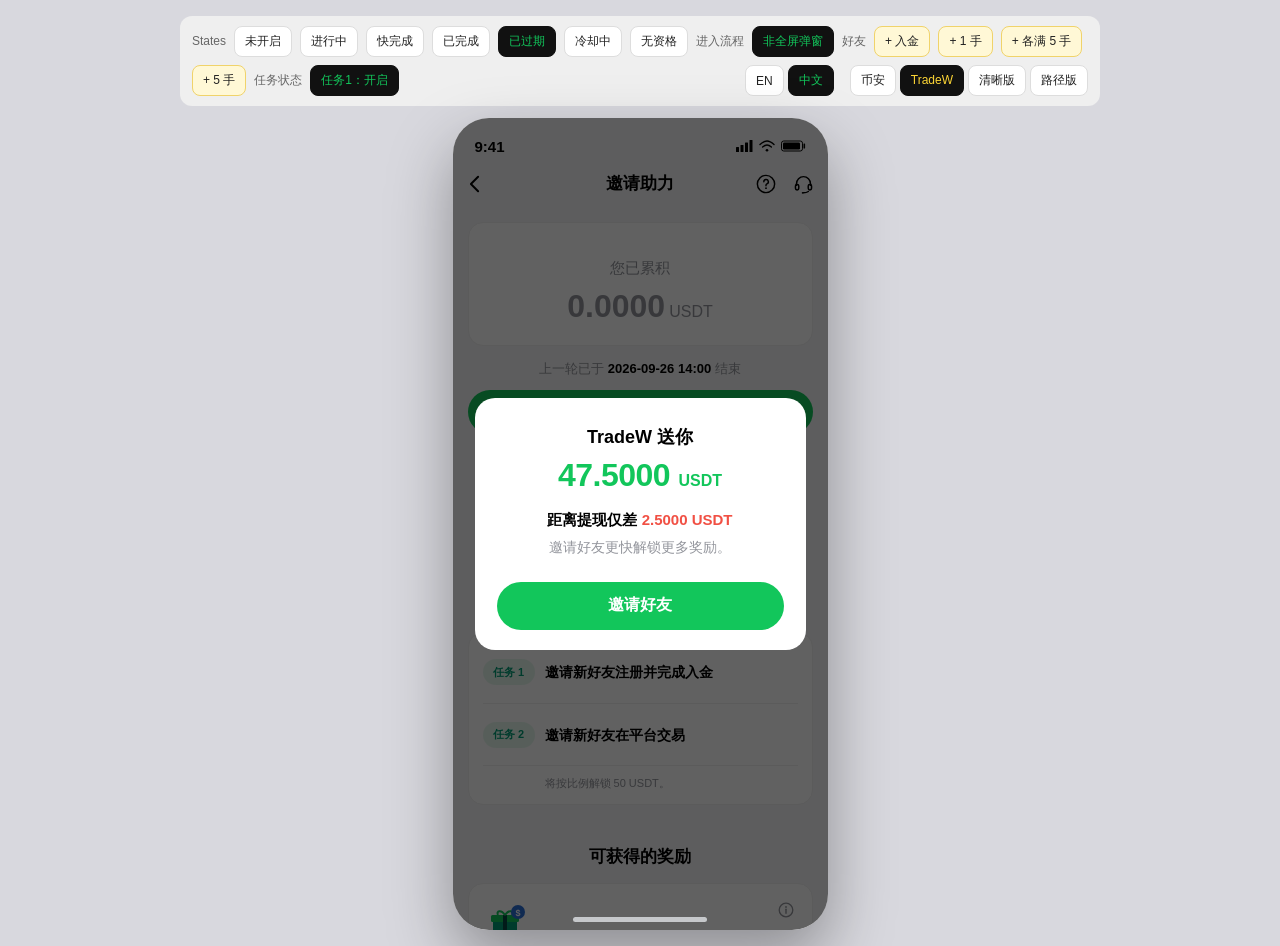
==== commit deb12e36: "Improve entry reward modals Co-authored-by: Cursor <cursoragent@cursor.com>" ====
--- a/tradew.html
+++ b/tradew.html
@@ -4,7 +4,7 @@
   <meta charset="UTF-8" />
   <meta name="viewport" content="width=device-width, initial-scale=1, maximum-scale=1, viewport-fit=cover" />
   <title>Invite Boost · TradeW</title>
-  <link rel="stylesheet" href="css/tradew.css?v=9" />
+  <link rel="stylesheet" href="css/tradew.css?v=10" />
   <link rel="stylesheet" href="css/versions.css?v=3" />
 </head>
 <body>
@@ -174,6 +174,6 @@
     </div>
   </div>
   <script src="js/config.js?v=23"></script>
-  <script src="js/app.js?v=65"></script>
+  <script src="js/app.js?v=66"></script>
 </body>
 </html>
--- a/css/tradew.css
+++ b/css/tradew.css
@@ -2247,6 +2247,70 @@
   color: var(--muted);
 }
 
+.dialog.entry-gift {
+  left: 22px;
+  right: 22px;
+  padding: 28px 22px 20px;
+  border-radius: 20px;
+  text-align: center;
+}
+
+.entry-gift .dialog-title {
+  display: flex;
+  flex-direction: column;
+  align-items: center;
+  gap: 10px;
+}
+
+.entry-gift-kicker {
+  font-size: 18px;
+  line-height: 1.3;
+}
+
+.entry-gift-amount {
+  color: var(--brand);
+  font-family: var(--num);
+  font-size: 32px;
+  line-height: 1;
+  letter-spacing: -0.5px;
+}
+
+.entry-gift-amount small {
+  font-size: 16px;
+  letter-spacing: 0;
+}
+
+.entry-gift .dialog-text {
+  display: flex;
+  flex-direction: column;
+  gap: 8px;
+  margin-top: 18px;
+}
+
+.entry-gift-gap {
+  color: #000;
+  font-size: 15px;
+  font-weight: 600;
+}
+
+.entry-gift-gap b {
+  color: var(--down);
+  font-family: var(--num);
+}
+
+.entry-gift-hint {
+  color: var(--muted);
+  font-size: 14px;
+}
+
+.entry-gift .dialog-actions {
+  margin-top: 24px;
+}
+
+.entry-gift .dialog-actions .cta {
+  height: 48px;
+}
+
 .dialog-actions .cta {
   height: 44px;
   border-radius: 999px;
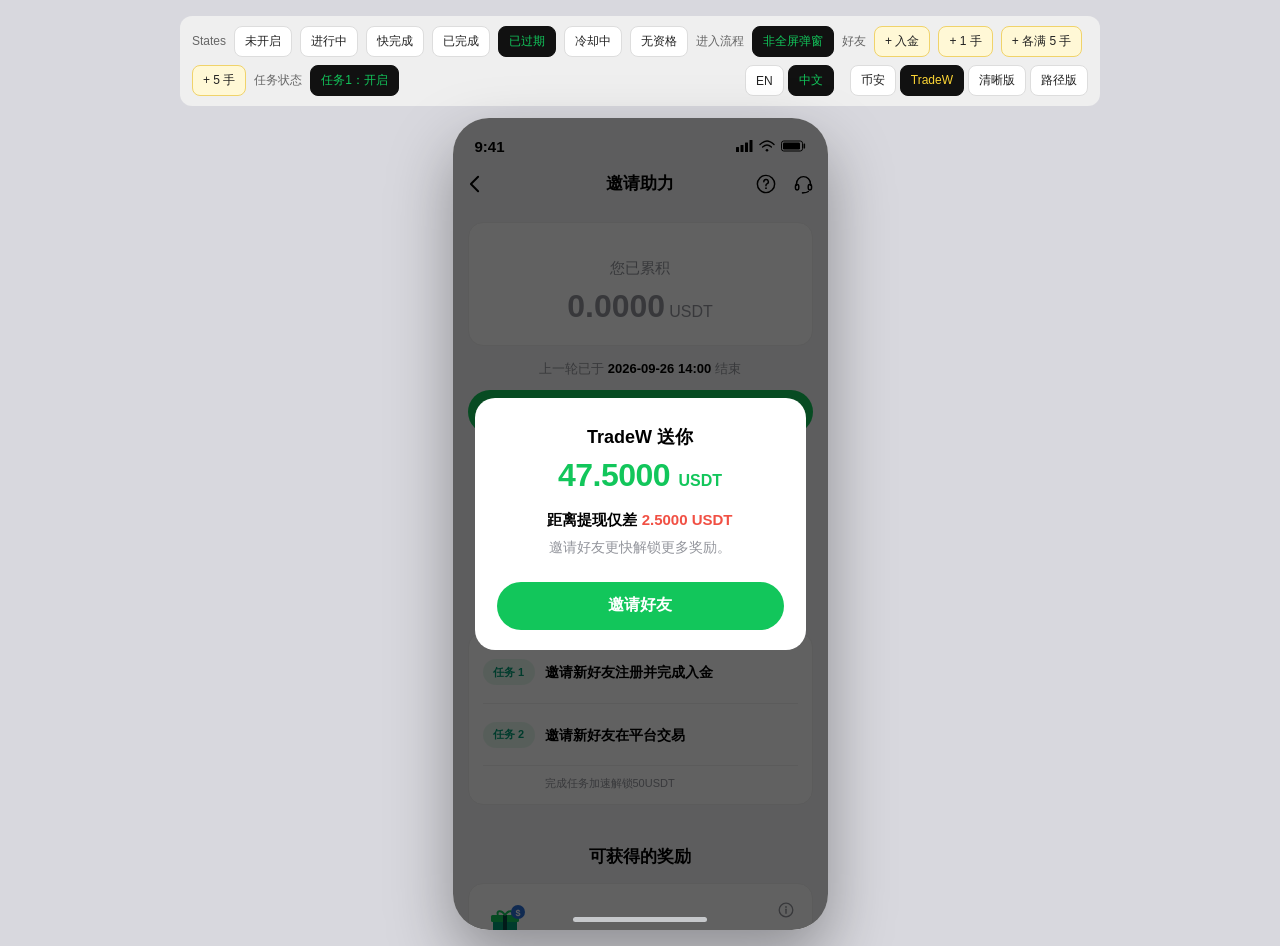
==== commit da557bfd: "Update invite task copy Co-authored-by: Cursor <cursoragent@cursor.com>" ====
--- a/tradew.html
+++ b/tradew.html
@@ -174,6 +174,6 @@
     </div>
   </div>
   <script src="js/config.js?v=23"></script>
-  <script src="js/app.js?v=66"></script>
+  <script src="js/app.js?v=67"></script>
 </body>
 </html>
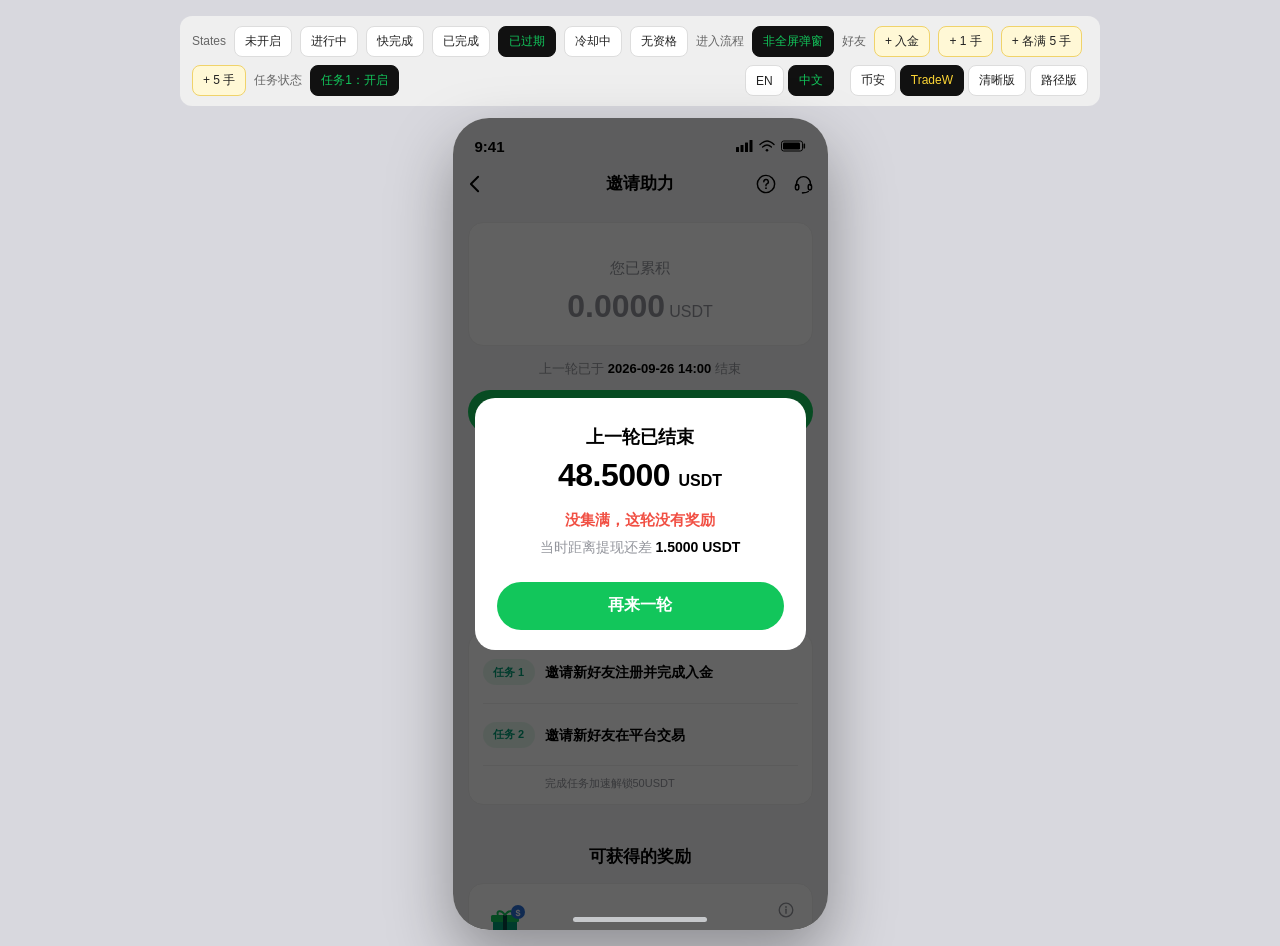
==== commit 749aec4a: "Add expired-round modal and finalized requirements Co-authored-by: Cursor <cursoragent@cursor.com>" ====
--- a/tradew.html
+++ b/tradew.html
@@ -4,7 +4,7 @@
   <meta charset="UTF-8" />
   <meta name="viewport" content="width=device-width, initial-scale=1, maximum-scale=1, viewport-fit=cover" />
   <title>Invite Boost · TradeW</title>
-  <link rel="stylesheet" href="css/tradew.css?v=10" />
+  <link rel="stylesheet" href="css/tradew.css?v=11" />
   <link rel="stylesheet" href="css/versions.css?v=3" />
 </head>
 <body>
@@ -174,6 +174,6 @@
     </div>
   </div>
   <script src="js/config.js?v=23"></script>
-  <script src="js/app.js?v=67"></script>
+  <script src="js/app.js?v=69"></script>
 </body>
 </html>
--- a/css/tradew.css
+++ b/css/tradew.css
@@ -2303,6 +2303,21 @@
   font-size: 14px;
 }
 
+.entry-expired .entry-gift-amount {
+  color: #000;
+}
+
+.entry-expired-miss {
+  color: var(--down);
+  font-size: 15px;
+  font-weight: 700;
+}
+
+.entry-expired .entry-gift-hint b {
+  color: #000;
+  font-family: var(--num);
+}
+
 .entry-gift .dialog-actions {
   margin-top: 24px;
 }
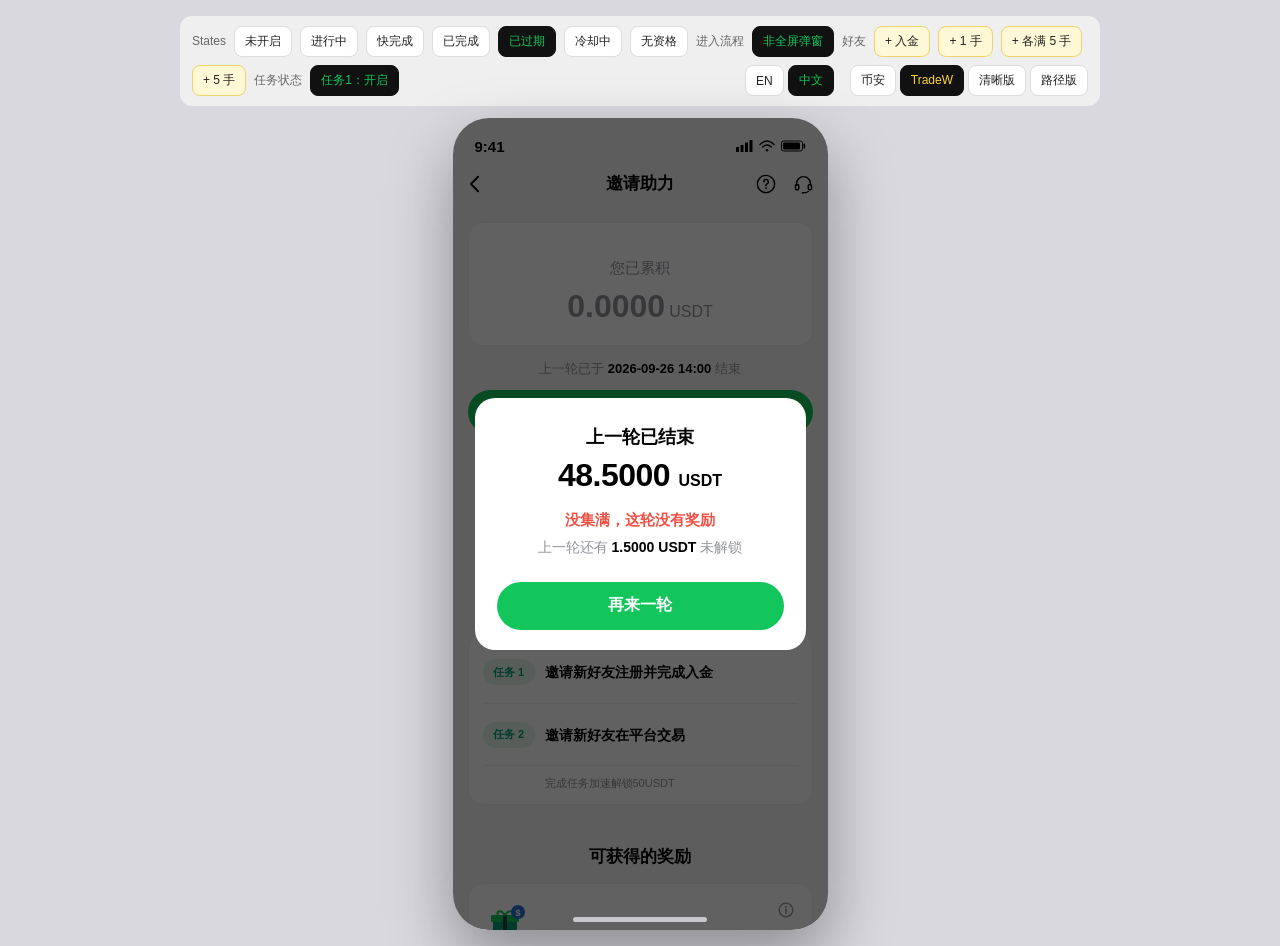
==== commit c9cb59ad: "Refine expired-round unlock copy Co-authored-by: Cursor <cursoragent@cursor.com>" ====
--- a/tradew.html
+++ b/tradew.html
@@ -174,6 +174,6 @@
     </div>
   </div>
   <script src="js/config.js?v=23"></script>
-  <script src="js/app.js?v=69"></script>
+  <script src="js/app.js?v=70"></script>
 </body>
 </html>
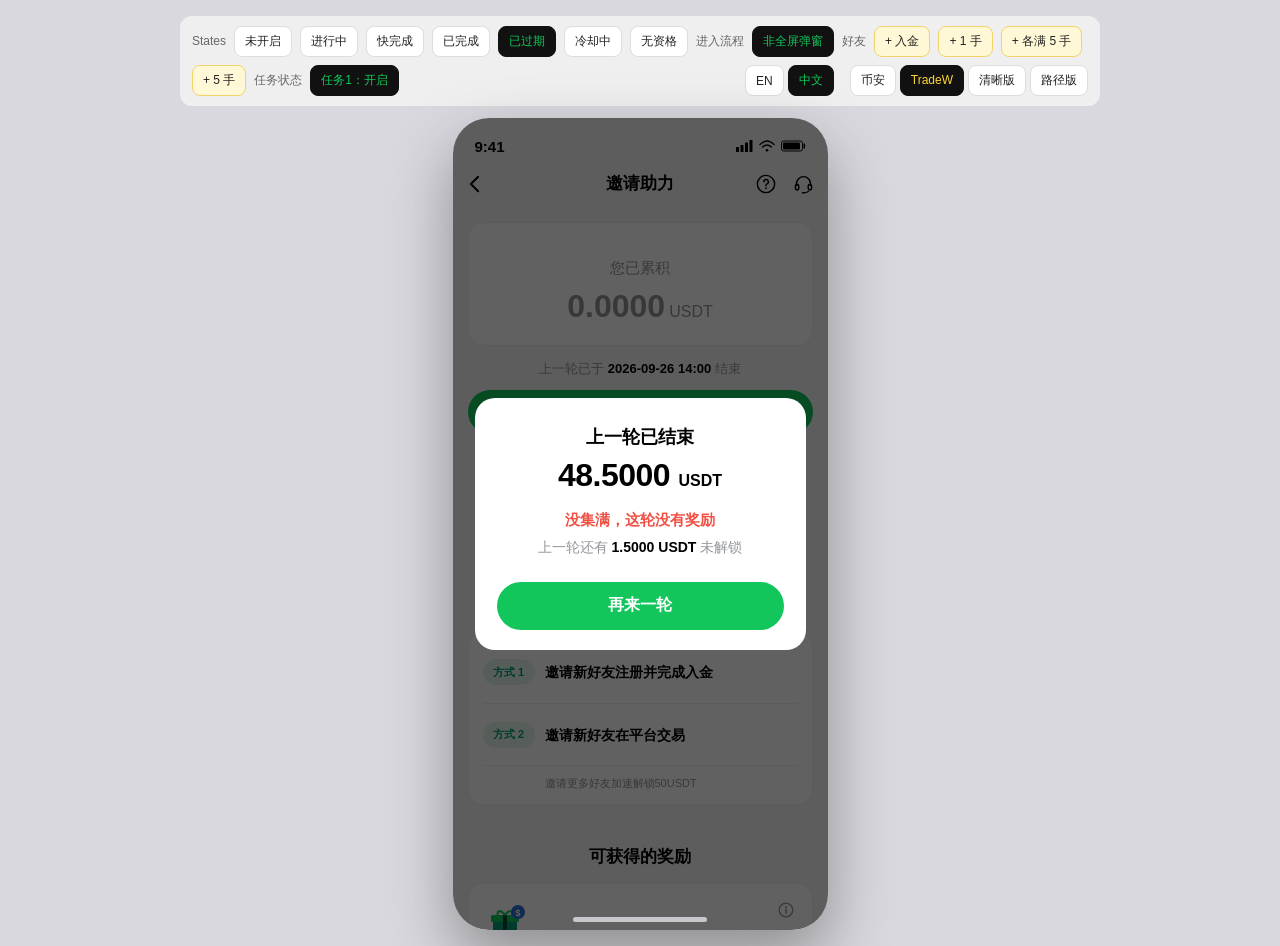
==== commit a1ab763b: "Clarify alternative invite reward paths Co-authored-by: Cursor <cursoragent@cursor.com>" ====
--- a/tradew.html
+++ b/tradew.html
@@ -81,7 +81,7 @@
         <nav class="quick" id="quick"></nav>
 
         <section class="block">
-          <h2 class="block-title" data-i18n="tasksTitle">邀请任务</h2>
+          <h2 class="block-title" data-i18n="tasksTitle">奖励解锁方式</h2>
           <p class="block-sub" id="tasks-sub"></p>
           <div class="task-track" id="task-track"></div>
           <div class="dots" id="task-dots"></div>
@@ -174,6 +174,6 @@
     </div>
   </div>
   <script src="js/config.js?v=23"></script>
-  <script src="js/app.js?v=70"></script>
+  <script src="js/app.js?v=73"></script>
 </body>
 </html>
